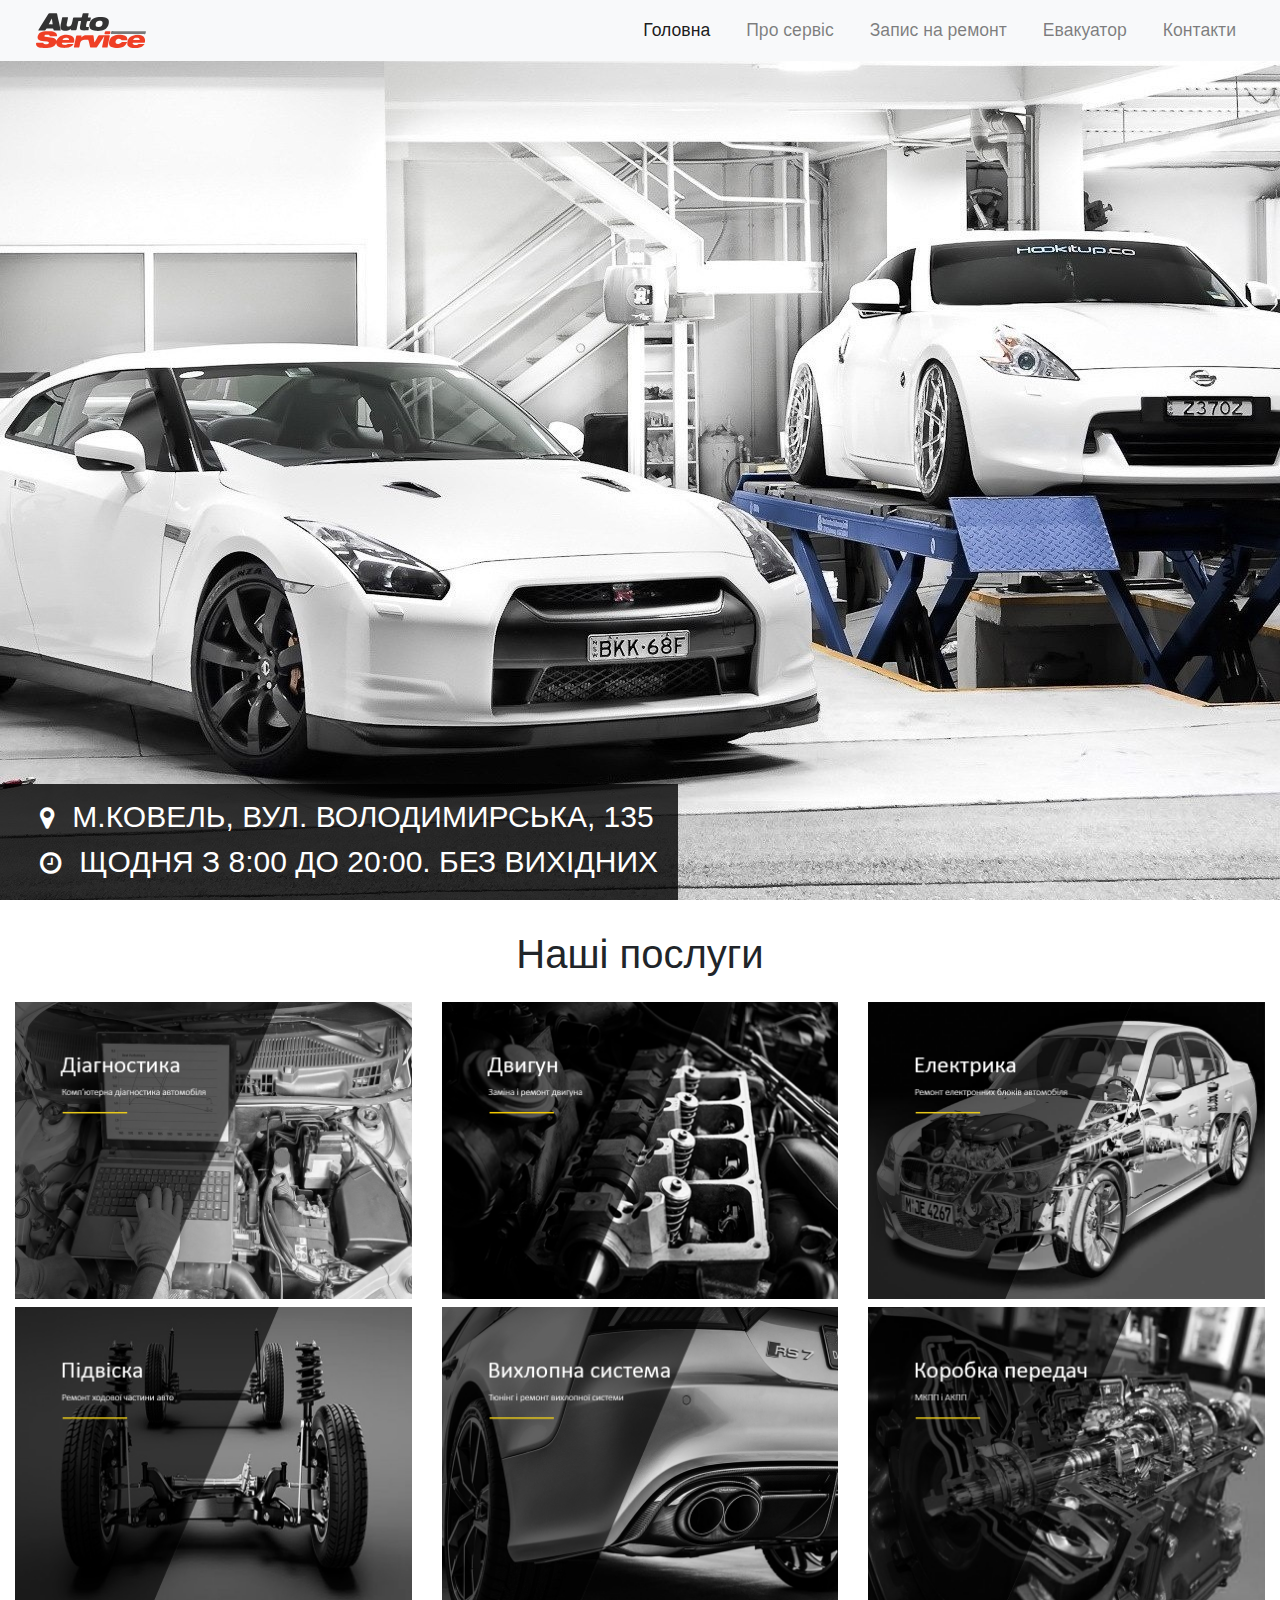
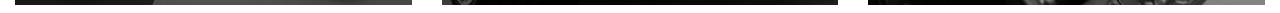
==== index.html @ 4e8b03f6 "Add services" ====
<!DOCTYPE html>
<html lang="ru">
<head>
    <meta charset="UTF-8">

    <!-- Style CSS -->
    <link rel="stylesheet" href="assets/style.css">

    <!-- Font Awesome-->
    <link rel="stylesheet" href="https://maxcdn.bootstrapcdn.com/font-awesome/4.4.0/css/font-awesome.min.css">

    <!-- Bootstrap CSS -->
    <link rel="stylesheet" href="https://stackpath.bootstrapcdn.com/bootstrap/4.3.1/css/bootstrap.min.css" integrity="sha384-ggOyR0iXCbMQv3Xipma34MD+dH/1fQ784/j6cY/iJTQUOhcWr7x9JvoRxT2MZw1T" crossorigin="anonymous">
    <title>Auto-service</title>
</head>
<body>

    <!-- Navbar -->
        <nav class="navbar fixed-top navbar-expand-lg navbar-light bg-light">
                <a class="navbar-brand" href="#"><img width="110px" src="img/Logo.svg"></a>
                <button class="navbar-toggler" type="button" data-toggle="collapse" data-target="#navbarSupportedContent" aria-controls="navbarSupportedContent" aria-expanded="false" aria-label="Toggle navigation">
                  <span class="navbar-toggler-icon"></span>
                </button>
              
                <div class="collapse navbar-collapse" id="navbarSupportedContent">
                  <ul class="navbar-nav ml-auto">

                    <li class="nav-item active">
                      <a class="nav-link" href="index.html">Головна</a>
                    </li>

                    <li class="nav-item">
                      <a class="nav-link" href="#">Про сервіс</a>
                    </li>

                    <li class="nav-item">
                            <a class="nav-link" href="#">Запис на ремонт</a>
                    </li>

                    <li class="nav-item">
                            <a class="nav-link" href="#">Евакуатор</a>
                    </li>

                    <li class="nav-item">
                      <a class="nav-link" href="#">Контакти</a>
              </li>
                </ul>
                  
                </div>
              </nav>
              


 <!-- Intro -->
    <div class="intro">
      <div class="info">

         <ul class="markers">
           <li>
              <i class="fa fa-map-marker"></i>
             М.Ковель, вул. Володимирська, 135
           </li>

           <li>
              <i class="fa fa-clock-o"></i>
             Щодня з 8:00 до 20:00. Без вихідних
           </li>
         </ul>

        </div>
    </div>
    

<div class="container-fluid text-center">

  <h1 class="services">Наші послуги</h1>


    <div class="row pt-3">

      <div class="col-12 col-sm-6 col-md-4 pb-2">
        <img class="w-100" src="img/Services/Diagnose.png" alt="">
      </div>

      <div class="col-12 col-sm-6 col-md-4 pb-2">
          <img class="w-100" src="img/Services/Engine.png" alt="">
      </div>

      <div class="col-12 col-sm-6 col-md-4 pb-2">
          <img class="w-100" src="img/Services/Electric.png" alt="">
      </div>

      <div class="col-12 col-sm-6 col-md-4 pb-2">
          <img class="w-100" src="img/Services/Podveska.png" alt="">
      </div>

      <div class="col-12 col-sm-6 col-md-4 pb-2">
          <img class="w-100" src="img/Services/Exhaust.png" alt="">
      </div>

      <div class="col-12 col-sm-6 col-md-4 pb-2">
          <img class="w-100" src="img/Services/CVT.png" alt="">
      </div>

    
  </div>
  


</div>



<!-- Optional JavaScript -->
<!-- jQuery first, then Popper.js, then Bootstrap JS -->
    <script src="https://code.jquery.com/jquery-3.3.1.slim.min.js" integrity="sha384-q8i/X+965DzO0rT7abK41JStQIAqVgRVzpbzo5smXKp4YfRvH+8abtTE1Pi6jizo" crossorigin="anonymous"></script>
    <script src="https://cdnjs.cloudflare.com/ajax/libs/popper.js/1.14.7/umd/popper.min.js" integrity="sha384-UO2eT0CpHqdSJQ6hJty5KVphtPhzWj9WO1clHTMGa3JDZwrnQq4sF86dIHNDz0W1" crossorigin="anonymous"></script>
    <script src="https://stackpath.bootstrapcdn.com/bootstrap/4.3.1/js/bootstrap.min.js" integrity="sha384-JjSmVgyd0p3pXB1rRibZUAYoIIy6OrQ6VrjIEaFf/nJGzIxFDsf4x0xIM+B07jRM" crossorigin="anonymous"></script>
    
  </body>
  </html>
---- assets/style.css ----
.intro {
    width: 100%;
    height: 100vh;
    background: url(../img/main.jpg) no-repeat center;
}

.navbar-brand {
    padding-left: 20px;
}
.navbar-nav li {
    padding-right: 20px;
}

.nav-link {
    font-size: 1.1em !important;
}

.info {
    position: absolute;
    left: 0;
    bottom: 0;
    color: #fff;
    box-shadow: inset 0 0 0 1000px rgba(0,0,0,.8);
    font-size: 30px;
    padding-right: 20px;
    padding-top: 10px;
    text-transform: uppercase;
}

.markers {
    list-style-type: none; 
}

.fa {
    font-size: 25px !important; 
    margin-right: 10px;
}

.services {
    padding-top: 30px;
}
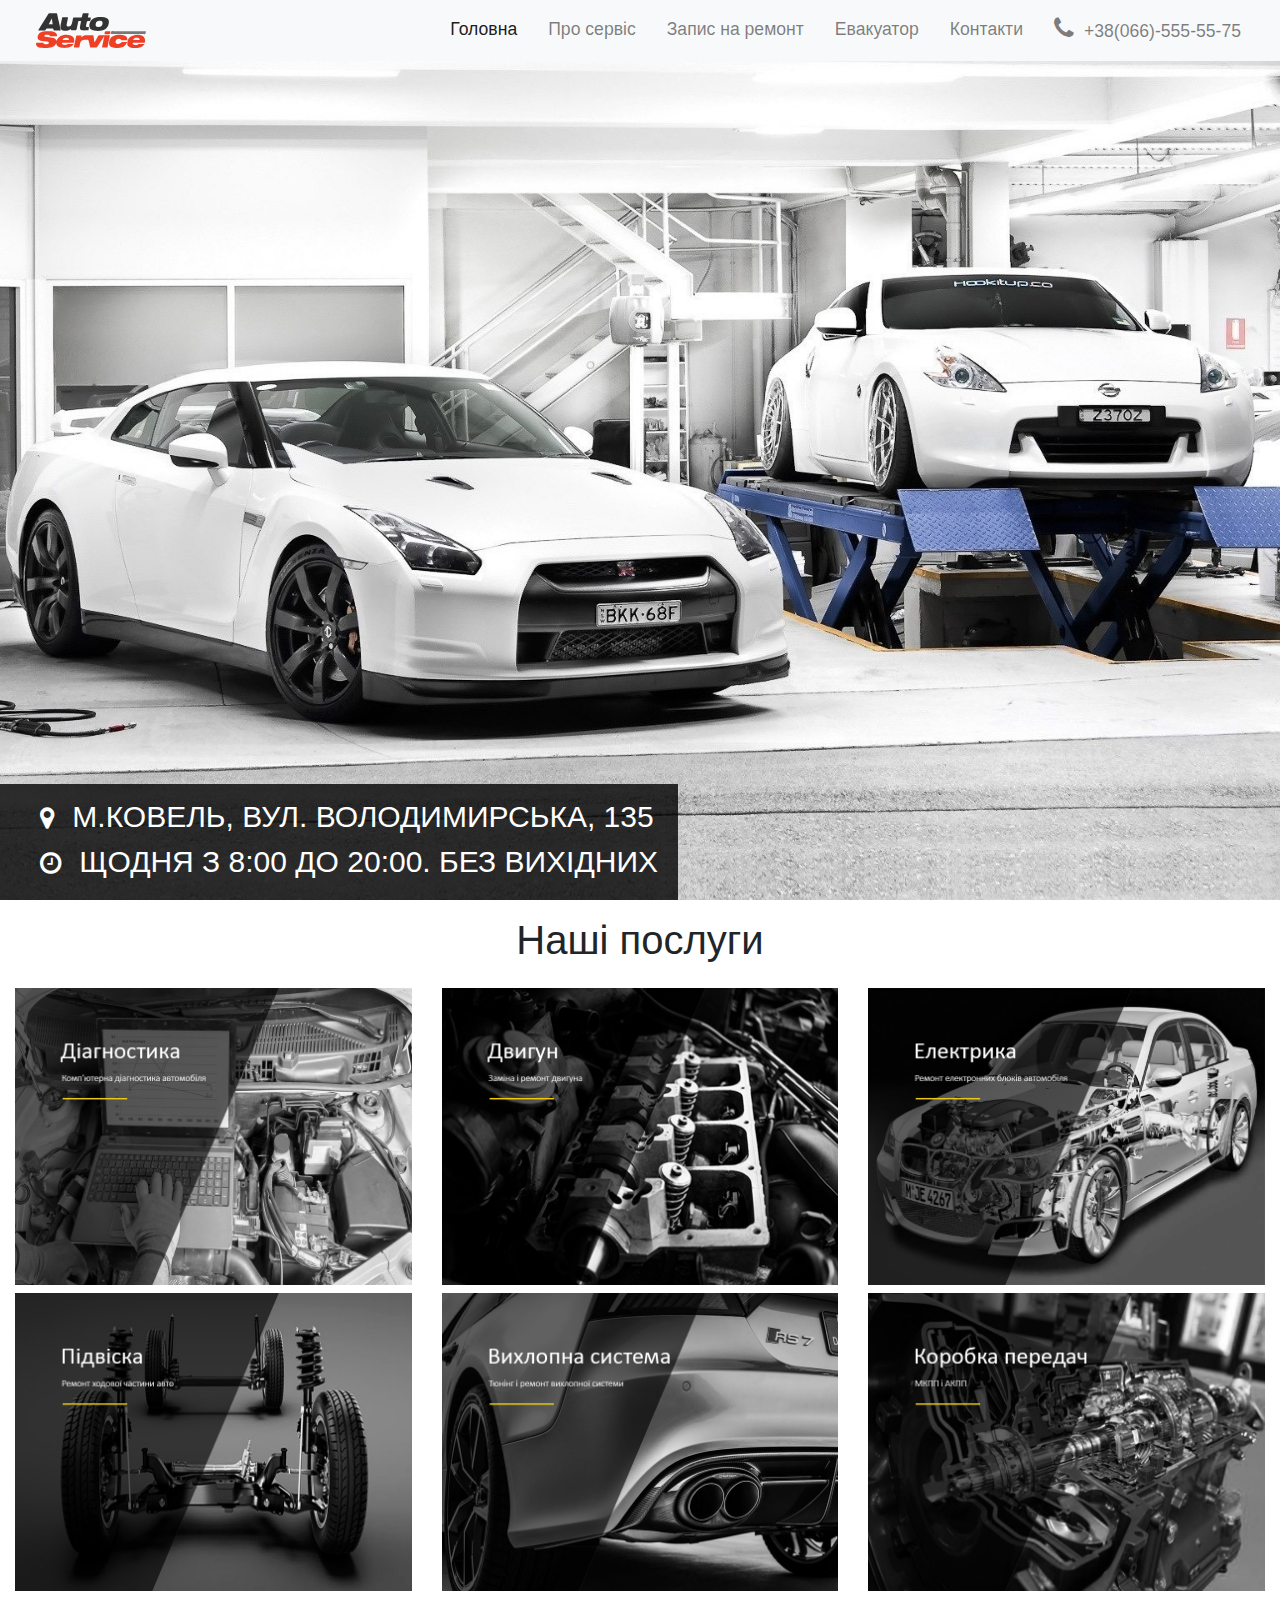
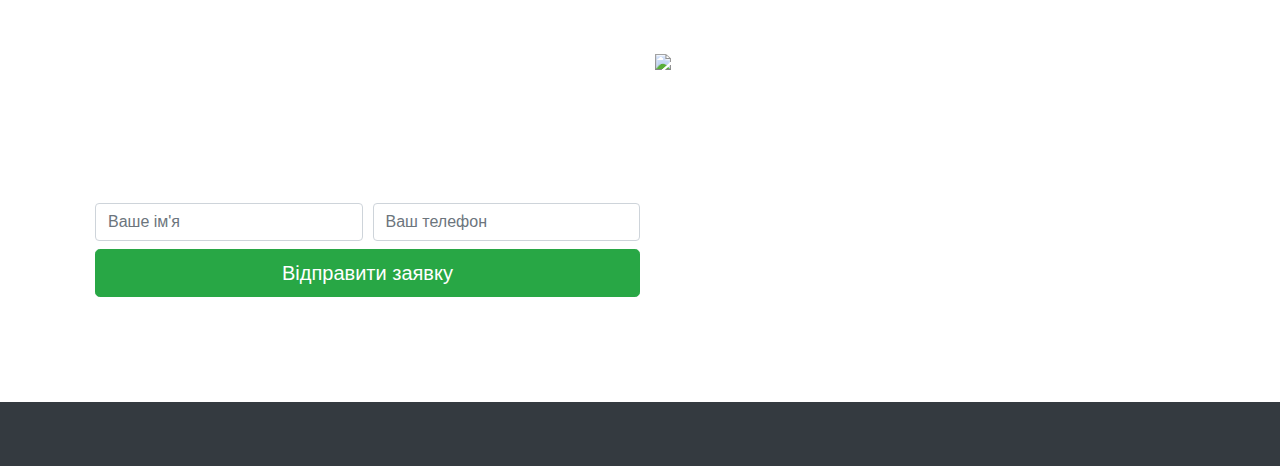
==== commit 3835f176: "next step" ====
--- a/index.html
+++ b/index.html
@@ -2,6 +2,7 @@
 <html lang="ru">
 <head>
     <meta charset="UTF-8">
+    <meta name="viewport" content="width=device-width; initial-scale=1">
 
     <!-- Style CSS -->
     <link rel="stylesheet" href="assets/style.css">
@@ -17,7 +18,7 @@
 
     <!-- Navbar -->
         <nav class="navbar fixed-top navbar-expand-lg navbar-light bg-light">
-                <a class="navbar-brand" href="#"><img width="110px" src="img/Logo.svg"></a>
+                <div class="navbar-brand"><img width="110px" src="img/Logo.svg"></div>
                 <button class="navbar-toggler" type="button" data-toggle="collapse" data-target="#navbarSupportedContent" aria-controls="navbarSupportedContent" aria-expanded="false" aria-label="Toggle navigation">
                   <span class="navbar-toggler-icon"></span>
                 </button>
@@ -43,7 +44,11 @@
 
                     <li class="nav-item">
                       <a class="nav-link" href="#">Контакти</a>
-              </li>
+                    </li>
+
+                    <li class="nav-item">
+                        <a class="nav-link" href="tel:380665555575"><i class="fa fa-phone"></i>+38(066)-555-55-75</a>
+                    </li>
                 </ul>
                   
                 </div>
@@ -53,6 +58,13 @@
 
  <!-- Intro -->
     <div class="intro">
+        
+      <div class="number">
+          <a class="nav-link text-center text-white" href="tel:380665555575">+38(066)-555-55-75</a>
+
+      </div>
+
+
       <div class="info">
 
          <ul class="markers">
@@ -71,9 +83,11 @@
     </div>
     
 
+
+  <!-- Services -->
 <div class="container-fluid text-center">
 
-  <h1 class="services">Наші послуги</h1>
+  <h1 class="service pt-3">Наші послуги</h1>
 
 
     <div class="row pt-3">
@@ -105,9 +119,85 @@
     
   </div>
   
-
-
-</div>
+</div>
+
+
+
+<!-- Question -->
+<div class="question pb-4">
+  <div class="container">
+
+    <div class="row justify-content-between ris">
+    <div class="group ">
+        <div class="group-text pb-4">
+          <p>
+            Залишились питання?
+          </p>
+
+          <h2>
+            Залиште заявку і ми Вам обов'язково передзвонимо!
+          </h2>
+        </div>
+
+    <form>
+        <div class="form-row pb-2">
+          <div class="col">
+            <input type="text" class="form-control" placeholder="Ваше ім'я">
+          </div>
+          <div class="col">
+            <input type="number" class="form-control" placeholder="Ваш телефон">
+          </div>
+        </div>
+      </form>
+
+
+      <button type="button" class="btn btn-success btn-lg btn-block">Відправити заявку</button>
+
+    </div>
+    <img class="col-6 car" src="img/Car_question.png">
+  </div>
+  
+</div>
+</div>
+
+
+
+<!-- Brands -->
+<div class="brands">
+  <div class="container-fluid p-3">
+    <div class="row text-center">
+      <div class="col"><img src="img/Brands/Audi.png" alt="" class="w-50"> </div>
+      <div class="col"><img src="img/Brands/BMW.png" alt="" class="w-50"> </div>
+      <div class="col"><img src="img/Brands/Mercedes.jpg" alt="" class="w-50"> </div>
+      <div class="col"><img src="img/Brands/Skoda.jpg" alt="" class="w-50"> </div>
+      <div class="col"><img src="img/Brands/Toyota.png" alt="" class="w-50"> </div>
+      <div class="col"><img src="img/Brands/Volkswagen.png" alt="" class="w-50"> </div>
+    </div>
+  </div>
+</div>
+  
+
+
+<!-- Footer -->
+<footer id="sticky-footer" class="py-4 bg-dark text-white-50">
+    <div class="container text-center">
+      <small>
+      
+        <ul class="markers">
+
+           <li>
+              
+           </li>
+
+           <li>
+             
+           </li>
+
+         </ul>
+
+      </small>
+    </div>
+  </footer>
 
 
 
--- a/assets/style.css
+++ b/assets/style.css
@@ -2,18 +2,31 @@
     width: 100%;
     height: 100vh;
     background: url(../img/main.jpg) no-repeat center;
+    -moz-background-size: 100%; /* Firefox 3.6+ */
+    -webkit-background-size: 100%; /* Safari 3.1+ и Chrome 4.0+ */
+    -o-background-size: 100%; /* Opera 9.6+ */
+    background-size: cover; /* Современные браузеры */
 }
 
 .navbar-brand {
     padding-left: 20px;
 }
 .navbar-nav li {
-    padding-right: 20px;
+    padding-right: 15px;
 }
 
 .nav-link {
     font-size: 1.1em !important;
 }
+
+.number {
+    margin-top: 60px;
+    position: absolute;
+    box-shadow: inset 0 0 0 1000px rgba(0,0,0,.4);
+    width: 100%;
+    display: none;  
+}
+
 
 .info {
     position: absolute;
@@ -36,6 +49,64 @@
     margin-right: 10px;
 }
 
-.services {
+
+
+.group {
+    width: 50%;
+}
+
+
+@media  (max-width: 768px) {
+    
+    .group {
+        width: 100%;
+    }
+
+    .car {
+        display: none;
+    }
+}
+
+
+
+.question {
+    color: #fff;
+    background: url(../img/question_bg.jpg) no-repeat fixed center;
+    -moz-background-size: 100%; /* Firefox 3.6+ */
+    -webkit-background-size: 100%; /* Safari 3.1+ и Chrome 4.0+ */
+    -o-background-size: 100%; /* Opera 9.6+ */
+    background-size: cover; /* Современные браузеры */
     padding-top: 30px;
 }
+
+.ris {
+    border: 5px solid;
+    padding: 20px;
+}
+
+input[type='number'] {
+    -moz-appearance:textfield;
+}
+
+input::-webkit-outer-spin-button,
+input::-webkit-inner-spin-button {
+    -webkit-appearance: none;
+}
+
+@media  (max-width: 991px) {
+    
+    .nav-item:last-child {
+        display: none;
+    }
+
+    .number {
+        display: initial;
+    }
+
+}
+
+@media all and (max-width : 900px) {
+    .info {
+         width: 100%;
+     }
+ }
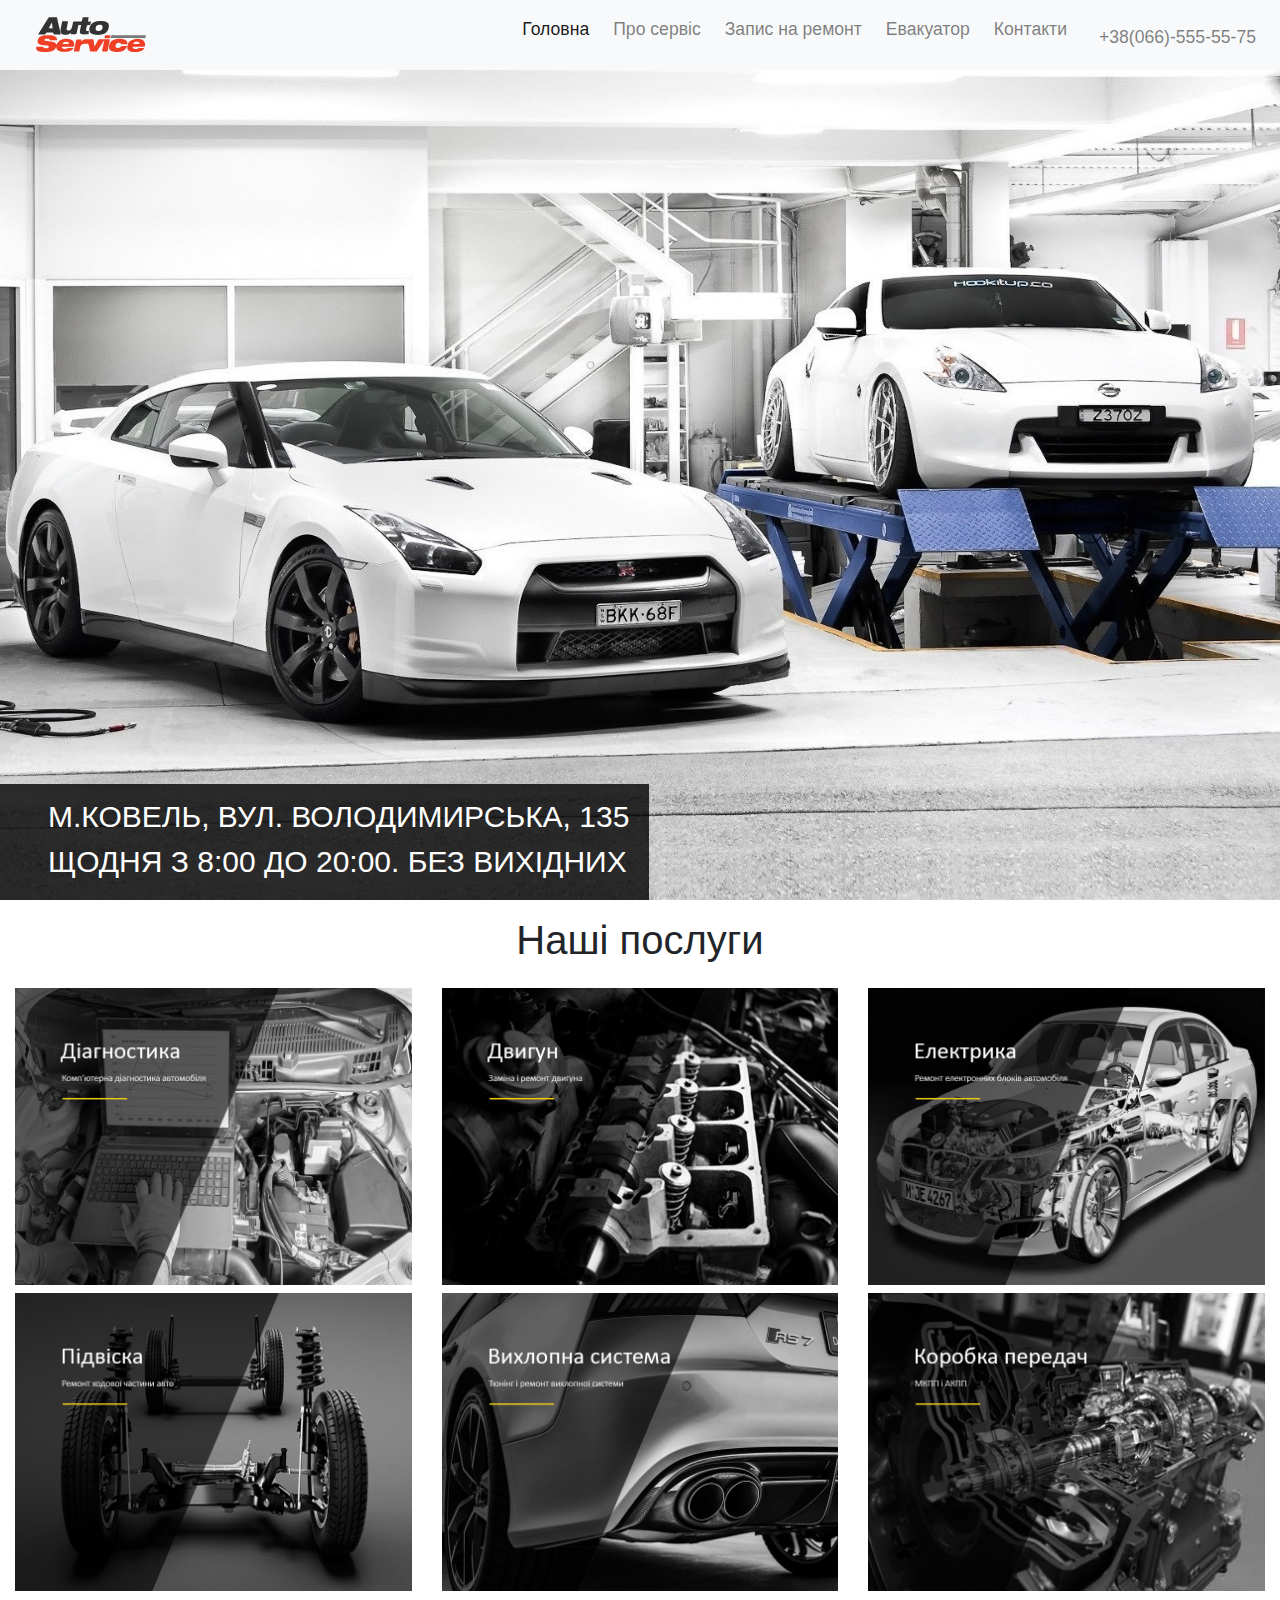
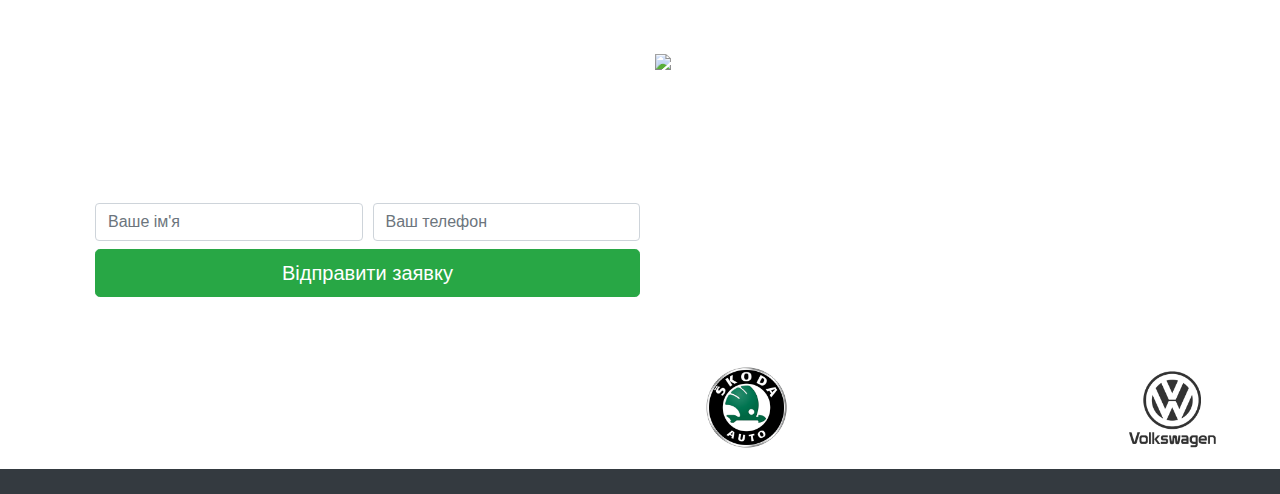
==== commit d12546e1: "Next step" ====
--- a/index.html
+++ b/index.html
@@ -2,13 +2,14 @@
 <html lang="ru">
 <head>
     <meta charset="UTF-8">
-    <meta name="viewport" content="width=device-width; initial-scale=1">
+    <meta name="viewport" content="width=device-width, initial-scale=1.0">
+    <meta http-equiv="X-UA-Compatible" content="ie=edge">
 
     <!-- Style CSS -->
     <link rel="stylesheet" href="assets/style.css">
 
     <!-- Font Awesome-->
-    <link rel="stylesheet" href="https://maxcdn.bootstrapcdn.com/font-awesome/4.4.0/css/font-awesome.min.css">
+    <script src="assets/all.js"></script>
 
     <!-- Bootstrap CSS -->
     <link rel="stylesheet" href="https://stackpath.bootstrapcdn.com/bootstrap/4.3.1/css/bootstrap.min.css" integrity="sha384-ggOyR0iXCbMQv3Xipma34MD+dH/1fQ784/j6cY/iJTQUOhcWr7x9JvoRxT2MZw1T" crossorigin="anonymous">
@@ -26,28 +27,28 @@
                 <div class="collapse navbar-collapse" id="navbarSupportedContent">
                   <ul class="navbar-nav ml-auto">
 
-                    <li class="nav-item active">
+                    <li class="nav-item active mr-2">
                       <a class="nav-link" href="index.html">Головна</a>
                     </li>
 
+                    <li class="nav-item mr-2">
+                      <a class="nav-link" href="#">Про сервіс</a>
+                    </li>
+
+                    <li class="nav-item mr-2">
+                            <a class="nav-link" href="#">Запис на ремонт</a>
+                    </li>
+
+                    <li class="nav-item mr-2">
+                            <a class="nav-link" href="#">Евакуатор</a>
+                    </li>
+
+                    <li class="nav-item mr-2">
+                      <a class="nav-link" href="contacts.html">Контакти</a>
+                    </li>
+
                     <li class="nav-item">
-                      <a class="nav-link" href="#">Про сервіс</a>
-                    </li>
-
-                    <li class="nav-item">
-                            <a class="nav-link" href="#">Запис на ремонт</a>
-                    </li>
-
-                    <li class="nav-item">
-                            <a class="nav-link" href="#">Евакуатор</a>
-                    </li>
-
-                    <li class="nav-item">
-                      <a class="nav-link" href="#">Контакти</a>
-                    </li>
-
-                    <li class="nav-item">
-                        <a class="nav-link" href="tel:380665555575"><i class="fa fa-phone"></i>+38(066)-555-55-75</a>
+                        <a class="nav-link" href="tel:380665555575"><i class="fa fa-phone mr-2"></i>+38(066)-555-55-75</a>
                     </li>
                 </ul>
                   
@@ -60,8 +61,7 @@
     <div class="intro">
         
       <div class="number">
-          <a class="nav-link text-center text-white" href="tel:380665555575">+38(066)-555-55-75</a>
-
+          <a class="nav-link text-white" href="tel:380665555575">+38(066)-555-55-75</a>
       </div>
 
 
@@ -69,12 +69,12 @@
 
          <ul class="markers">
            <li>
-              <i class="fa fa-map-marker"></i>
+            <i class="fas fa-map-marker-alt mr-2"></i>
              М.Ковель, вул. Володимирська, 135
            </li>
 
            <li>
-              <i class="fa fa-clock-o"></i>
+            <i class="far fa-clock mr-2"></i>
              Щодня з 8:00 до 20:00. Без вихідних
            </li>
          </ul>
@@ -169,7 +169,7 @@
       <div class="col"><img src="img/Brands/Audi.png" alt="" class="w-50"> </div>
       <div class="col"><img src="img/Brands/BMW.png" alt="" class="w-50"> </div>
       <div class="col"><img src="img/Brands/Mercedes.jpg" alt="" class="w-50"> </div>
-      <div class="col"><img src="img/Brands/Skoda.jpg" alt="" class="w-50"> </div>
+      <div class="col"><img src="img/Brands/Skoda.png" alt="" class="w-50"> </div>
       <div class="col"><img src="img/Brands/Toyota.png" alt="" class="w-50"> </div>
       <div class="col"><img src="img/Brands/Volkswagen.png" alt="" class="w-50"> </div>
     </div>
@@ -179,23 +179,30 @@
 
 
 <!-- Footer -->
-<footer id="sticky-footer" class="py-4 bg-dark text-white-50">
-    <div class="container text-center">
-      <small>
+<footer class="bg-dark">
+    <div class="container">
       
-        <ul class="markers">
-
-           <li>
-              
-           </li>
-
-           <li>
-             
+     
+        <ul class="markers_social ">
+
+           <li class="social_icons">
+            <a href="http://twitter.com"><i class="fab fa-twitter-square social"></i></a>
+           </li>
+
+           <li class="social_icons">
+            <a href="http://facebook.com"><i class="fab fa-facebook-square social"></i></a>
+           </li>
+
+           <li class="social_icons">
+            <a href="https://web.telegram.org/"><i class="fab fa-telegram social"></i></a>
+           </li>
+
+           <li class="social_icons">
+            <a href="http://viber.com"><i class="fab fa-viber social"></i></a>
            </li>
 
          </ul>
 
-      </small>
     </div>
   </footer>
 
--- a/assets/style.css
+++ b/assets/style.css
@@ -11,20 +11,21 @@
 .navbar-brand {
     padding-left: 20px;
 }
-.navbar-nav li {
-    padding-right: 15px;
-}
+
 
 .nav-link {
     font-size: 1.1em !important;
 }
 
 .number {
+    
     margin-top: 60px;
     position: absolute;
     box-shadow: inset 0 0 0 1000px rgba(0,0,0,.4);
     width: 100%;
-    display: none;  
+    display: none; 
+    
+    
 }
 
 
@@ -101,6 +102,9 @@
 
     .number {
         display: initial;
+        display: flex;
+        justify-content: center;
+    
     }
 
 }
@@ -110,3 +114,39 @@
          width: 100%;
      }
  }
+
+
+ 
+/* Footer */
+footer .container {
+    padding-top: 10px;
+    padding-bottom: 15px;
+    justify-content: center;
+    align-items: center;
+    display: flex;
+}
+
+ .markers_social {
+     color: #fff;
+     list-style-type: none;
+     display: flex;
+     padding: 0;
+     justify-content: space-between;
+     margin: 0;
+    
+ }
+
+ .social_icons {
+    font-size: 25px;
+    width: 40px;;
+ }
+
+ .social {
+     color: #fff;
+ }
+
+ .social:hover {
+     color: dodgerblue;
+     transition: all .3s;
+ }
+/* !Footer */
